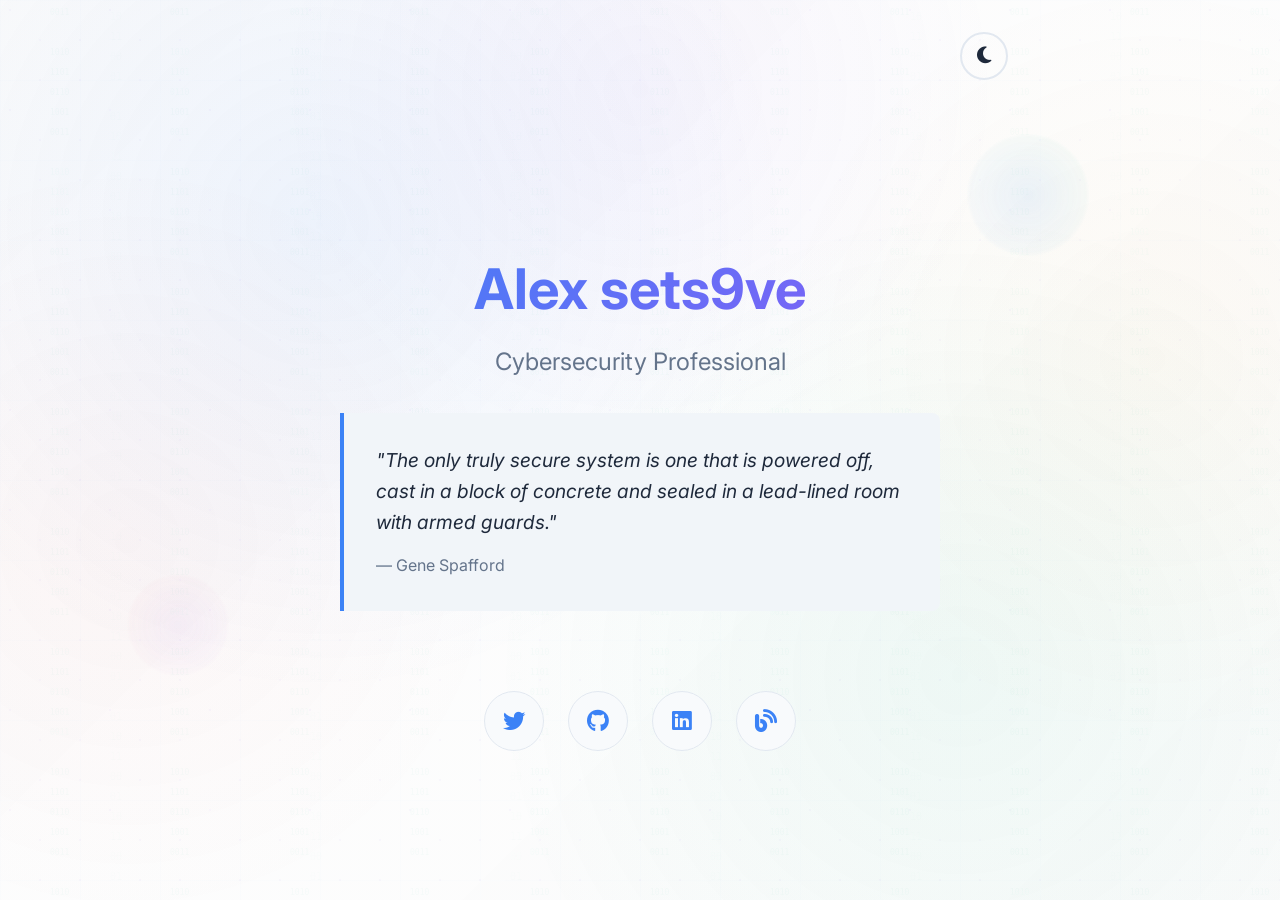
==== alex-website/index-merged.html @ ad76bc6a "Create personal website with cybersecurity-themed design and dark mode Co-authored-by: carolynsala58" ====
<!DOCTYPE html>
<html lang="en">
<head>
    <meta charset="UTF-8">
    <meta name="viewport" content="width=device-width, initial-scale=1.0">
    <title>Alex sets9ve - Cybersecurity Professional</title>
    <link rel="preconnect" href="https://fonts.googleapis.com">
    <link rel="preconnect" href="https://fonts.gstatic.com" crossorigin>
    <link href="https://fonts.googleapis.com/css2?family=Inter:wght@300;400;500;600;700&display=swap" rel="stylesheet">
    <link rel="stylesheet" href="https://cdnjs.cloudflare.com/ajax/libs/font-awesome/6.4.0/css/all.min.css">
    
    <style>
        :root {
            /* Light theme variables */
            --bg-primary: #ffffff;
            --bg-secondary: #f8fafc;
            --text-primary: #1e293b;
            --text-secondary: #64748b;
            --accent: #3b82f6;
            --border: #e2e8f0;
            --shadow: rgba(0, 0, 0, 0.1);
            --quote-bg: #f1f5f9;
            --social-hover: #f8fafc;
        }

        [data-theme="dark"] {
            /* Dark theme variables */
            --bg-primary: #0f172a;
            --bg-secondary: #1e293b;
            --text-primary: #f1f5f9;
            --text-secondary: #94a3b8;
            --accent: #60a5fa;
            --border: #334155;
            --shadow: rgba(0, 0, 0, 0.3);
            --quote-bg: #1e293b;
            --social-hover: #334155;
        }

        * {
            margin: 0;
            padding: 0;
            box-sizing: border-box;
        }

        body {
            font-family: 'Inter', -apple-system, BlinkMacSystemFont, 'Segoe UI', Roboto, sans-serif;
            background-color: var(--bg-primary);
            color: var(--text-primary);
            line-height: 1.6;
            transition: background-color 0.3s ease, color 0.3s ease;
            position: relative;
            overflow-x: hidden;
        }

        body::before {
            content: '';
            position: fixed;
            top: 0;
            left: 0;
            width: 100%;
            height: 100%;
            background: 
                /* Primary security gradient */
                radial-gradient(circle at 25% 25%, rgba(59, 130, 246, 0.08) 0%, transparent 40%),
                radial-gradient(circle at 75% 75%, rgba(16, 185, 129, 0.06) 0%, transparent 40%),
                radial-gradient(circle at 50% 10%, rgba(139, 92, 246, 0.05) 0%, transparent 35%),
                /* Secondary security accents */
                radial-gradient(circle at 10% 60%, rgba(239, 68, 68, 0.04) 0%, transparent 30%),
                radial-gradient(circle at 90% 40%, rgba(245, 158, 11, 0.04) 0%, transparent 30%),
                /* Base gradient - adapts to theme */
                linear-gradient(135deg, 
                    rgba(15, 23, 42, 0.02) 0%, 
                    rgba(30, 41, 59, 0.01) 50%, 
                    rgba(15, 23, 42, 0.02) 100%);
            z-index: -1;
            pointer-events: none;
        }

        /* Cybersecurity-themed background elements */
        body::after {
            content: '';
            position: fixed;
            top: 0;
            left: 0;
            width: 100%;
            height: 100%;
            background-image: 
                /* Security grid pattern */
                url("data:image/svg+xml,%3Csvg width='80' height='80' viewBox='0 0 80 80' xmlns='http://www.w3.org/2000/svg'%3E%3Cdefs%3E%3Cpattern id='grid' width='80' height='80' patternUnits='userSpaceOnUse'%3E%3Cpath d='M 80 0 L 0 0 0 80' fill='none' stroke='%233b82f6' stroke-width='0.5' opacity='0.1'/%3E%3C/pattern%3E%3C/defs%3E%3Crect width='100%25' height='100%25' fill='url(%23grid)'/%3E%3C/svg%3E"),
                /* Binary code pattern */
                url("data:image/svg+xml,%3Csvg width='120' height='120' viewBox='0 0 120 120' xmlns='http://www.w3.org/2000/svg'%3E%3Cdefs%3E%3Cpattern id='binary' width='120' height='120' patternUnits='userSpaceOnUse'%3E%3Ctext x='10' y='15' font-family='monospace' font-size='8' fill='%2310b981' opacity='0.08'%3E1010%3C/text%3E%3Ctext x='10' y='35' font-family='monospace' font-size='8' fill='%2310b981' opacity='0.08'%3E1101%3C/text%3E%3Ctext x='10' y='55' font-family='monospace' font-size='8' fill='%2310b981' opacity='0.08'%3E0110%3C/text%3E%3Ctext x='10' y='75' font-family='monospace' font-size='8' fill='%2310b981' opacity='0.08'%3E1001%3C/text%3E%3Ctext x='10' y='95' font-family='monospace' font-size='8' fill='%2310b981' opacity='0.08'%3E0011%3C/text%3E%3C/pattern%3E%3C/defs%3E%3Crect width='100%25' height='100%25' fill='url(%23binary)'/%3E%3C/svg%3E"),
                /* Circuit board pattern */
                url("data:image/svg+xml,%3Csvg width='100' height='100' viewBox='0 0 100 100' xmlns='http://www.w3.org/2000/svg'%3E%3Cdefs%3E%3Cpattern id='circuit' width='100' height='100' patternUnits='userSpaceOnUse'%3E%3Cpath d='M 20 20 L 80 20 M 20 80 L 80 80 M 20 20 L 20 80 M 80 20 L 80 80 M 50 20 L 50 80 M 20 50 L 80 50' stroke='%238b5cf6' stroke-width='0.3' opacity='0.06' fill='none'/%3E%3Ccircle cx='20' cy='20' r='1' fill='%238b5cf6' opacity='0.1'/%3E%3Ccircle cx='80' cy='20' r='1' fill='%238b5cf6' opacity='0.1'/%3E%3Ccircle cx='20' cy='80' r='1' fill='%238b5cf6' opacity='0.1'/%3E%3Ccircle cx='80' cy='80' r='1' fill='%238b5cf6' opacity='0.1'/%3E%3Ccircle cx='50' cy='50' r='1' fill='%238b5cf6' opacity='0.1'/%3E%3C/pattern%3E%3C/defs%3E%3Crect width='100%25' height='100%25' fill='url(%23circuit)'/%3E%3C/svg%3E"),
                /* Matrix-style data streams */
                url("data:image/svg+xml,%3Csvg width='200' height='200' viewBox='0 0 200 200' xmlns='http://www.w3.org/2000/svg'%3E%3Cdefs%3E%3Cpattern id='matrix' width='200' height='200' patternUnits='userSpaceOnUse'%3E%3Ctext x='10' y='20' font-family='monospace' font-size='10' fill='%2310b981' opacity='0.03'%3E01%3C/text%3E%3Ctext x='10' y='40' font-family='monospace' font-size='10' fill='%2310b981' opacity='0.03'%3E10%3C/text%3E%3Ctext x='10' y='60' font-family='monospace' font-size='10' fill='%2310b981' opacity='0.03'%3E11%3C/text%3E%3Ctext x='10' y='80' font-family='monospace' font-size='10' fill='%2310b981' opacity='0.03'%3E00%3C/text%3E%3Ctext x='10' y='100' font-family='monospace' font-size='10' fill='%2310b981' opacity='0.03'%3E01%3C/text%3E%3Ctext x='10' y='120' font-family='monospace' font-size='10' fill='%2310b981' opacity='0.03'%3E10%3C/text%3E%3Ctext x='10' y='140' font-family='monospace' font-size='10' fill='%2310b981' opacity='0.03'%3E11%3C/text%3E%3Ctext x='10' y='160' font-family='monospace' font-size='10' fill='%2310b981' opacity='0.03'%3E00%3C/text%3E%3Ctext x='10' y='180' font-family='monospace' font-size='10' fill='%2310b981' opacity='0.03'%3E01%3C/text%3E%3C/pattern%3E%3C/defs%3E%3Crect width='100%25' height='100%25' fill='url(%23matrix)'/%3E%3C/svg%3E");
            background-position: 0 0, 40px 40px, 60px 60px, 100px 100px;
            z-index: -2;
            pointer-events: none;
            opacity: 0.4;
            animation: matrixFlow 30s linear infinite;
        }

        /* Floating cybersecurity elements */
        .container {
            position: relative;
        }

        /* First floating element */
        .container::before {
            content: '';
            position: fixed;
            top: 15%;
            right: 15%;
            width: 120px;
            height: 120px;
            background: 
                radial-gradient(circle, rgba(59, 130, 246, 0.1) 0%, transparent 70%),
                linear-gradient(45deg, rgba(59, 130, 246, 0.05), rgba(16, 185, 129, 0.05));
            border-radius: 50%;
            opacity: 0.6;
            animation: securityPulse 8s ease-in-out infinite;
            z-index: -1;
            filter: blur(1px);
        }

        /* Second floating element */
        .container::after {
            content: '';
            position: fixed;
            bottom: 25%;
            left: 10%;
            width: 100px;
            height: 100px;
            background: 
                radial-gradient(circle, rgba(139, 92, 246, 0.08) 0%, transparent 70%),
                linear-gradient(-45deg, rgba(139, 92, 246, 0.04), rgba(239, 68, 68, 0.04));
            border-radius: 50%;
            opacity: 0.5;
            animation: securityPulse 10s ease-in-out infinite reverse;
            z-index: -1;
            filter: blur(1px);
        }

        @keyframes securityPulse {
            0%, 100% { 
                transform: translateY(0px) scale(1);
                opacity: 0.4;
            }
            50% { 
                transform: translateY(-15px) scale(1.1);
                opacity: 0.7;
            }
        }

        @keyframes matrixFlow {
            0% { transform: translateY(-100%); }
            100% { transform: translateY(100%); }
        }

        .container {
            min-height: 100vh;
            display: flex;
            flex-direction: column;
            max-width: 800px;
            margin: 0 auto;
            padding: 2rem;
        }

        header {
            display: flex;
            justify-content: flex-end;
            margin-bottom: 3rem;
        }

        #theme-toggle {
            background: none;
            border: 2px solid var(--border);
            border-radius: 50%;
            width: 48px;
            height: 48px;
            cursor: pointer;
            display: flex;
            align-items: center;
            justify-content: center;
            color: var(--text-primary);
            transition: all 0.3s ease;
            font-size: 1.2rem;
        }

        #theme-toggle:hover {
            background-color: var(--bg-secondary);
            border-color: var(--accent);
            transform: scale(1.05);
        }

        main {
            flex: 1;
            display: flex;
            flex-direction: column;
            justify-content: center;
            gap: 3rem;
        }

        .hero {
            text-align: center;
        }

        .name {
            font-size: 3.5rem;
            font-weight: 700;
            margin-bottom: 0.5rem;
            background: linear-gradient(135deg, var(--accent), #8b5cf6);
            -webkit-background-clip: text;
            -webkit-text-fill-color: transparent;
            background-clip: text;
        }

        .title {
            font-size: 1.5rem;
            color: var(--text-secondary);
            margin-bottom: 2rem;
            font-weight: 400;
        }

        .quote {
            background-color: var(--quote-bg);
            border-left: 4px solid var(--accent);
            padding: 2rem;
            margin: 2rem 0;
            border-radius: 0 8px 8px 0;
            text-align: left;
            max-width: 600px;
            margin-left: auto;
            margin-right: auto;
        }

        .quote p {
            font-size: 1.2rem;
            font-style: italic;
            margin-bottom: 1rem;
            color: var(--text-primary);
        }

        .quote cite {
            color: var(--text-secondary);
            font-size: 1rem;
            font-style: normal;
        }

        .social-links {
            display: flex;
            justify-content: center;
            gap: 1.5rem;
            flex-wrap: wrap;
        }

        .social-link {
            display: flex;
            align-items: center;
            justify-content: center;
            width: 60px;
            height: 60px;
            background-color: var(--bg-secondary);
            border: 1px solid var(--border);
            border-radius: 50%;
            text-decoration: none;
            color: var(--text-primary);
            transition: all 0.3s ease;
            position: relative;
            overflow: hidden;
        }

        .social-link:hover {
            background-color: var(--accent);
            border-color: var(--accent);
            transform: translateY(-3px) scale(1.1);
            box-shadow: 0 8px 25px var(--shadow);
        }

        .social-link:hover i {
            color: white;
            transform: scale(1.1);
        }

        .social-link i {
            font-size: 1.4rem;
            color: var(--accent);
            transition: all 0.3s ease;
        }

        /* Entrance animations */
        .hero, .social-links {
            opacity: 0;
            transform: translateY(20px);
            transition: opacity 0.6s ease, transform 0.6s ease;
        }

        /* Responsive design */
        @media (max-width: 768px) {
            .container {
                padding: 1rem;
            }
            
            .name {
                font-size: 2.5rem;
            }
            
            .title {
                font-size: 1.2rem;
            }
            
            .quote {
                padding: 1.5rem;
                margin: 1.5rem 0;
            }
            
            .quote p {
                font-size: 1.1rem;
            }
            
            .social-links {
                flex-direction: column;
                align-items: center;
            }
            
            .social-link {
                width: 60px;
                height: 60px;
            }
        }

        @media (max-width: 480px) {
            .name {
                font-size: 2rem;
            }
            
            .title {
                font-size: 1rem;
            }
            
            .quote {
                padding: 1rem;
            }
            
            .quote p {
                font-size: 1rem;
            }
        }
    </style>
</head>
<body>
    <div class="container">
        <header>
            <button id="theme-toggle" aria-label="Toggle theme">
                <i class="fas fa-moon"></i>
            </button>
        </header>
        
        <main>
            <div class="hero">
                <h1 class="name">Alex sets9ve</h1>
                <p class="title">Cybersecurity Professional</p>
                
                <blockquote class="quote">
                    <p>"The only truly secure system is one that is powered off, cast in a block of concrete and sealed in a lead-lined room with armed guards."</p>
                    <cite>— Gene Spafford</cite>
                </blockquote>
            </div>
            
            <div class="social-links">
                <a href="https://twitter.com/sets9ve" target="_blank" rel="noopener noreferrer" class="social-link">
                    <i class="fab fa-twitter"></i>
                </a>
                <a href="https://github.com/sets9ve" target="_blank" rel="noopener noreferrer" class="social-link">
                    <i class="fab fa-github"></i>
                </a>
                <a href="https://linkedin.com/in/sets9ve" target="_blank" rel="noopener noreferrer" class="social-link">
                    <i class="fab fa-linkedin"></i>
                </a>
                <a href="https://blog.sets9ve.com" target="_blank" rel="noopener noreferrer" class="social-link">
                    <i class="fas fa-blog"></i>
                </a>
            </div>
        </main>
    </div>
    
    <script>
        // Theme switching functionality
        document.addEventListener('DOMContentLoaded', function() {
            const themeToggle = document.getElementById('theme-toggle');
            const body = document.body;
            
            // Check for saved theme preference or default to light theme
            const savedTheme = localStorage.getItem('theme') || 'light';
            body.setAttribute('data-theme', savedTheme);
            updateThemeIcon(savedTheme);
            
            // Theme toggle event listener
            themeToggle.addEventListener('click', function() {
                const currentTheme = body.getAttribute('data-theme');
                const newTheme = currentTheme === 'dark' ? 'light' : 'dark';
                
                body.setAttribute('data-theme', newTheme);
                localStorage.setItem('theme', newTheme);
                updateThemeIcon(newTheme);
            });
            
            // Update theme icon based on current theme
            function updateThemeIcon(theme) {
                const icon = themeToggle.querySelector('i');
                if (theme === 'dark') {
                    icon.className = 'fas fa-sun';
                } else {
                    icon.className = 'fas fa-moon';
                }
            }
            
            // Add smooth entrance animation
            const hero = document.querySelector('.hero');
            const socialLinks = document.querySelector('.social-links');
            
            // Fade in animation
            setTimeout(() => {
                hero.style.opacity = '1';
                hero.style.transform = 'translateY(0)';
            }, 100);
            
            setTimeout(() => {
                socialLinks.style.opacity = '1';
                socialLinks.style.transform = 'translateY(0)';
            }, 300);
        });
    </script>
</body>
</html>
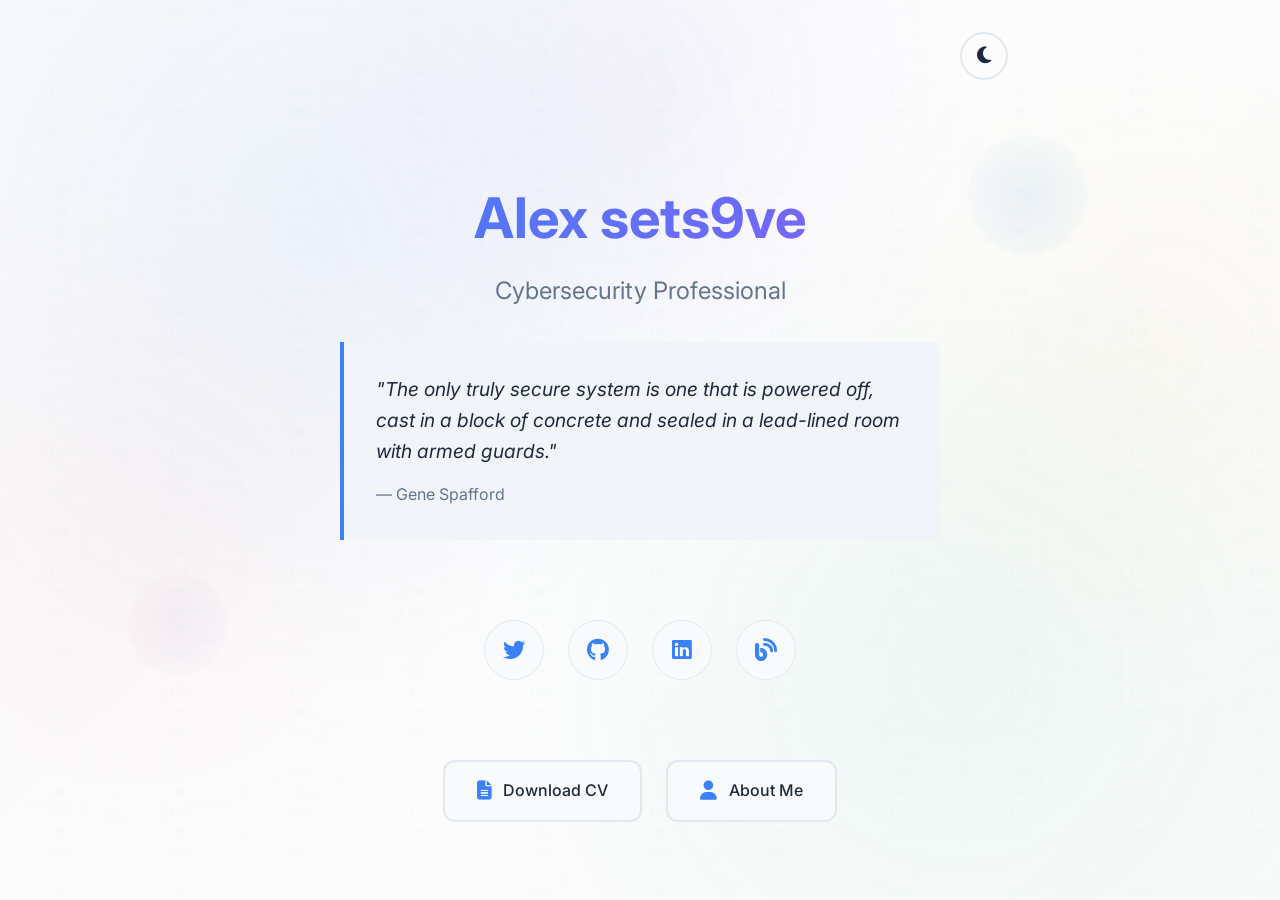
==== commit d30b1c95: "Add action buttons with CV and About Me links Co-authored-by: carolynsala585 <carolynsala585@gmail.c" ====
--- a/alex-website/index-merged.html
+++ b/alex-website/index-merged.html
@@ -288,8 +288,59 @@
             transition: all 0.3s ease;
         }
 
+        /* Action buttons */
+        .action-buttons {
+            display: flex;
+            justify-content: center;
+            gap: 1.5rem;
+            flex-wrap: wrap;
+            margin-top: 2rem;
+        }
+
+        .action-button {
+            display: flex;
+            align-items: center;
+            gap: 0.75rem;
+            padding: 1rem 2rem;
+            background-color: var(--bg-secondary);
+            border: 2px solid var(--border);
+            border-radius: 12px;
+            text-decoration: none;
+            color: var(--text-primary);
+            font-weight: 500;
+            transition: all 0.3s ease;
+            min-width: 160px;
+            justify-content: center;
+            position: relative;
+            overflow: hidden;
+        }
+
+        .action-button:hover {
+            background-color: var(--accent);
+            border-color: var(--accent);
+            transform: translateY(-3px);
+            box-shadow: 0 8px 25px var(--shadow);
+        }
+
+        .action-button:hover i,
+        .action-button:hover span {
+            color: white;
+        }
+
+        .action-button i {
+            font-size: 1.2rem;
+            color: var(--accent);
+            transition: all 0.3s ease;
+        }
+
+        .action-button span {
+            font-size: 1rem;
+            color: var(--text-primary);
+            transition: all 0.3s ease;
+        }
+
         /* Entrance animations */
-        .hero, .social-links {
+        .hero, .social-links, .action-buttons {
             opacity: 0;
             transform: translateY(20px);
             transition: opacity 0.6s ease, transform 0.6s ease;
@@ -327,6 +378,16 @@
                 width: 60px;
                 height: 60px;
             }
+            
+            .action-buttons {
+                flex-direction: column;
+                align-items: center;
+            }
+            
+            .action-button {
+                width: 100%;
+                max-width: 250px;
+            }
         }
 
         @media (max-width: 480px) {
@@ -344,6 +405,15 @@
             
             .quote p {
                 font-size: 1rem;
+            }
+            
+            .action-button {
+                padding: 0.875rem 1.5rem;
+                min-width: 140px;
+            }
+            
+            .action-button span {
+                font-size: 0.9rem;
             }
         }
     </style>
@@ -381,6 +451,17 @@
                     <i class="fas fa-blog"></i>
                 </a>
             </div>
+            
+            <div class="action-buttons">
+                <a href="cv.pdf" target="_blank" rel="noopener noreferrer" class="action-button">
+                    <i class="fas fa-file-alt"></i>
+                    <span>Download CV</span>
+                </a>
+                <a href="about.html" class="action-button">
+                    <i class="fas fa-user"></i>
+                    <span>About Me</span>
+                </a>
+            </div>
         </main>
     </div>
     
@@ -418,6 +499,7 @@
             // Add smooth entrance animation
             const hero = document.querySelector('.hero');
             const socialLinks = document.querySelector('.social-links');
+            const actionButtons = document.querySelector('.action-buttons');
             
             // Fade in animation
             setTimeout(() => {
@@ -429,6 +511,11 @@
                 socialLinks.style.opacity = '1';
                 socialLinks.style.transform = 'translateY(0)';
             }, 300);
+            
+            setTimeout(() => {
+                actionButtons.style.opacity = '1';
+                actionButtons.style.transform = 'translateY(0)';
+            }, 500);
         });
     </script>
 </body>
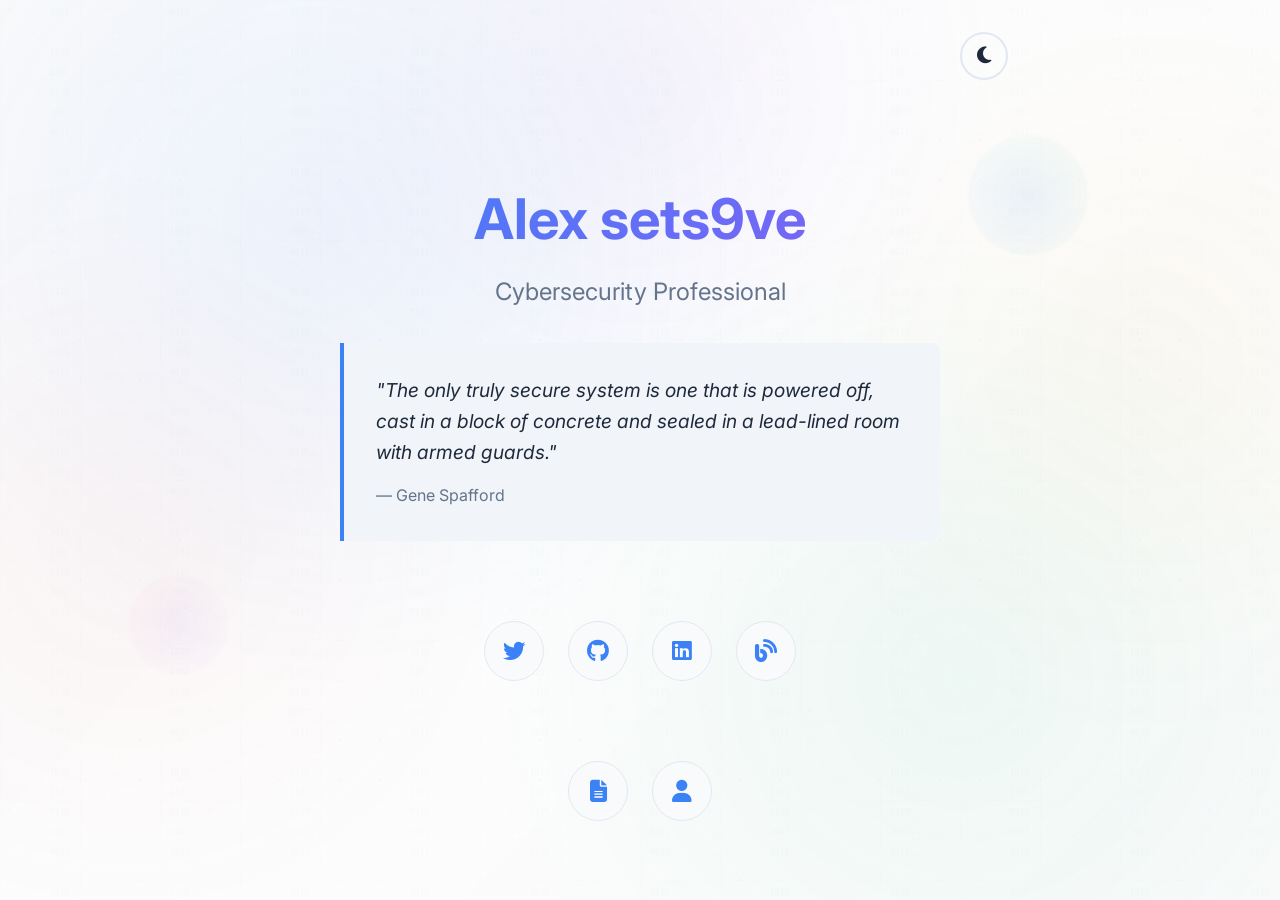
==== commit e626da60: "Refactor action buttons to circular design with icon-only layout Co-authored-by: carolynsala585 <car" ====
--- a/alex-website/index-merged.html
+++ b/alex-website/index-merged.html
@@ -300,17 +300,15 @@
         .action-button {
             display: flex;
             align-items: center;
-            gap: 0.75rem;
-            padding: 1rem 2rem;
+            justify-content: center;
+            width: 60px;
+            height: 60px;
             background-color: var(--bg-secondary);
-            border: 2px solid var(--border);
-            border-radius: 12px;
+            border: 1px solid var(--border);
+            border-radius: 50%;
             text-decoration: none;
             color: var(--text-primary);
-            font-weight: 500;
             transition: all 0.3s ease;
-            min-width: 160px;
-            justify-content: center;
             position: relative;
             overflow: hidden;
         }
@@ -318,24 +316,18 @@
         .action-button:hover {
             background-color: var(--accent);
             border-color: var(--accent);
-            transform: translateY(-3px);
+            transform: translateY(-3px) scale(1.1);
             box-shadow: 0 8px 25px var(--shadow);
         }
 
-        .action-button:hover i,
-        .action-button:hover span {
+        .action-button:hover i {
             color: white;
+            transform: scale(1.1);
         }
 
         .action-button i {
-            font-size: 1.2rem;
+            font-size: 1.4rem;
             color: var(--accent);
-            transition: all 0.3s ease;
-        }
-
-        .action-button span {
-            font-size: 1rem;
-            color: var(--text-primary);
             transition: all 0.3s ease;
         }
 
@@ -385,8 +377,8 @@
             }
             
             .action-button {
-                width: 100%;
-                max-width: 250px;
+                width: 60px;
+                height: 60px;
             }
         }
 
@@ -408,12 +400,8 @@
             }
             
             .action-button {
-                padding: 0.875rem 1.5rem;
-                min-width: 140px;
-            }
-            
-            .action-button span {
-                font-size: 0.9rem;
+                width: 60px;
+                height: 60px;
             }
         }
     </style>
@@ -455,11 +443,9 @@
             <div class="action-buttons">
                 <a href="cv.pdf" target="_blank" rel="noopener noreferrer" class="action-button">
                     <i class="fas fa-file-alt"></i>
-                    <span>Download CV</span>
                 </a>
                 <a href="about.html" class="action-button">
                     <i class="fas fa-user"></i>
-                    <span>About Me</span>
                 </a>
             </div>
         </main>
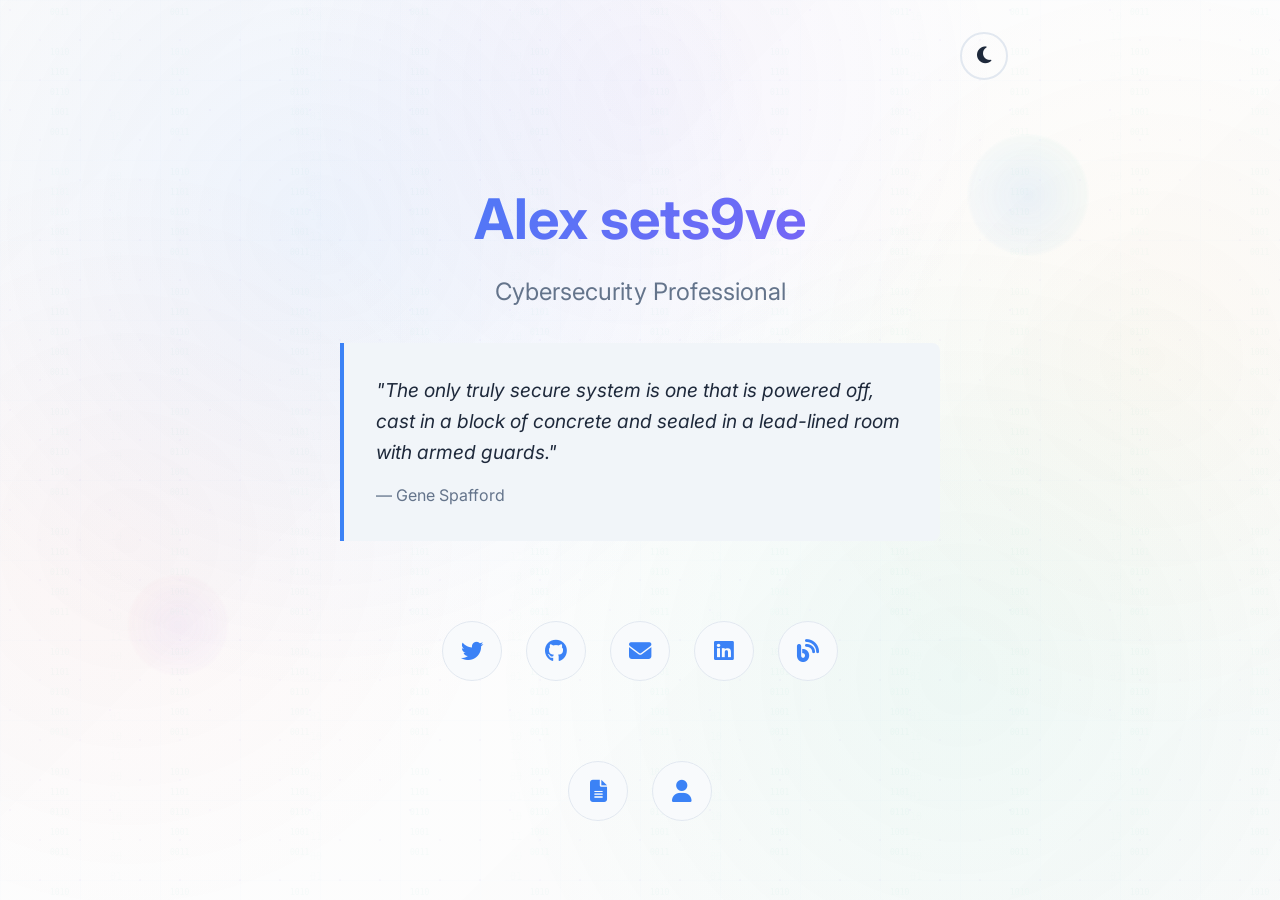
==== commit f9c432fa: "Add email link with hover tooltip and console reveal mechanism Co-authored-by: carolynsala585 <carol" ====
--- a/alex-website/index-merged.html
+++ b/alex-website/index-merged.html
@@ -251,7 +251,7 @@
             display: flex;
             justify-content: center;
             gap: 1.5rem;
-            flex-wrap: wrap;
+            flex-wrap: nowrap;
         }
 
         .social-link {
@@ -288,12 +288,48 @@
             transition: all 0.3s ease;
         }
 
+        /* Email link specific styling */
+        .email-link {
+            position: relative;
+            cursor: pointer;
+        }
+
+        .email-link:hover::after {
+            content: "Check console for email address";
+            position: absolute;
+            bottom: 100%;
+            left: 50%;
+            transform: translateX(-50%);
+            background-color: var(--bg-secondary);
+            color: var(--text-primary);
+            padding: 0.5rem 1rem;
+            border-radius: 6px;
+            font-size: 0.875rem;
+            white-space: nowrap;
+            border: 1px solid var(--border);
+            box-shadow: 0 4px 12px var(--shadow);
+            z-index: 1000;
+            margin-bottom: 0.5rem;
+        }
+
+        .email-link:hover::before {
+            content: "";
+            position: absolute;
+            bottom: 100%;
+            left: 50%;
+            transform: translateX(-50%);
+            border: 5px solid transparent;
+            border-top-color: var(--bg-secondary);
+            margin-bottom: -0.5rem;
+            z-index: 1000;
+        }
+
         /* Action buttons */
         .action-buttons {
             display: flex;
             justify-content: center;
             gap: 1.5rem;
-            flex-wrap: wrap;
+            flex-wrap: nowrap;
             margin-top: 2rem;
         }
 
@@ -362,8 +398,9 @@
             }
             
             .social-links {
-                flex-direction: column;
+                flex-direction: row;
                 align-items: center;
+                gap: 1rem;
             }
             
             .social-link {
@@ -372,8 +409,9 @@
             }
             
             .action-buttons {
-                flex-direction: column;
+                flex-direction: row;
                 align-items: center;
+                gap: 1rem;
             }
             
             .action-button {
@@ -399,9 +437,23 @@
                 font-size: 1rem;
             }
             
+            .social-links {
+                gap: 0.75rem;
+            }
+            
+            .action-buttons {
+                gap: 0.75rem;
+            }
+            
+            .social-link,
             .action-button {
-                width: 60px;
-                height: 60px;
+                width: 50px;
+                height: 50px;
+            }
+            
+            .social-link i,
+            .action-button i {
+                font-size: 1.2rem;
             }
         }
     </style>
@@ -432,6 +484,9 @@
                 <a href="https://github.com/sets9ve" target="_blank" rel="noopener noreferrer" class="social-link">
                     <i class="fab fa-github"></i>
                 </a>
+                <a href="#" class="social-link email-link" id="email-link" title="Hover to see tooltip, click to reveal email in console">
+                    <i class="fas fa-envelope"></i>
+                </a>
                 <a href="https://linkedin.com/in/sets9ve" target="_blank" rel="noopener noreferrer" class="social-link">
                     <i class="fab fa-linkedin"></i>
                 </a>
@@ -502,6 +557,34 @@
                 actionButtons.style.opacity = '1';
                 actionButtons.style.transform = 'translateY(0)';
             }, 500);
+
+            // Email functionality
+            const emailLink = document.getElementById('email-link');
+            const hexEmail = '616263406162632e636f6d'; // abc@abc.com in hex
+            
+            emailLink.addEventListener('click', function(e) {
+                e.preventDefault();
+                
+                // Decrypt hex to string
+                const email = hexToString(hexEmail);
+                
+                // Show alert
+                alert('Email address logged to console. Open Developer Tools (F12) and check the console to see the email address.');
+                
+                // Log to console
+                console.log('%c📧 Email Address:', 'color: #3b82f6; font-weight: bold; font-size: 14px;');
+                console.log('%c' + email, 'color: #10b981; font-size: 16px; font-weight: bold;');
+                console.log('%c💡 Tip: You can copy this email address', 'color: #f59e0b; font-size: 12px;');
+            });
+
+            // Function to convert hex to string
+            function hexToString(hex) {
+                let str = '';
+                for (let i = 0; i < hex.length; i += 2) {
+                    str += String.fromCharCode(parseInt(hex.substr(i, 2), 16));
+                }
+                return str;
+            }
         });
     </script>
 </body>
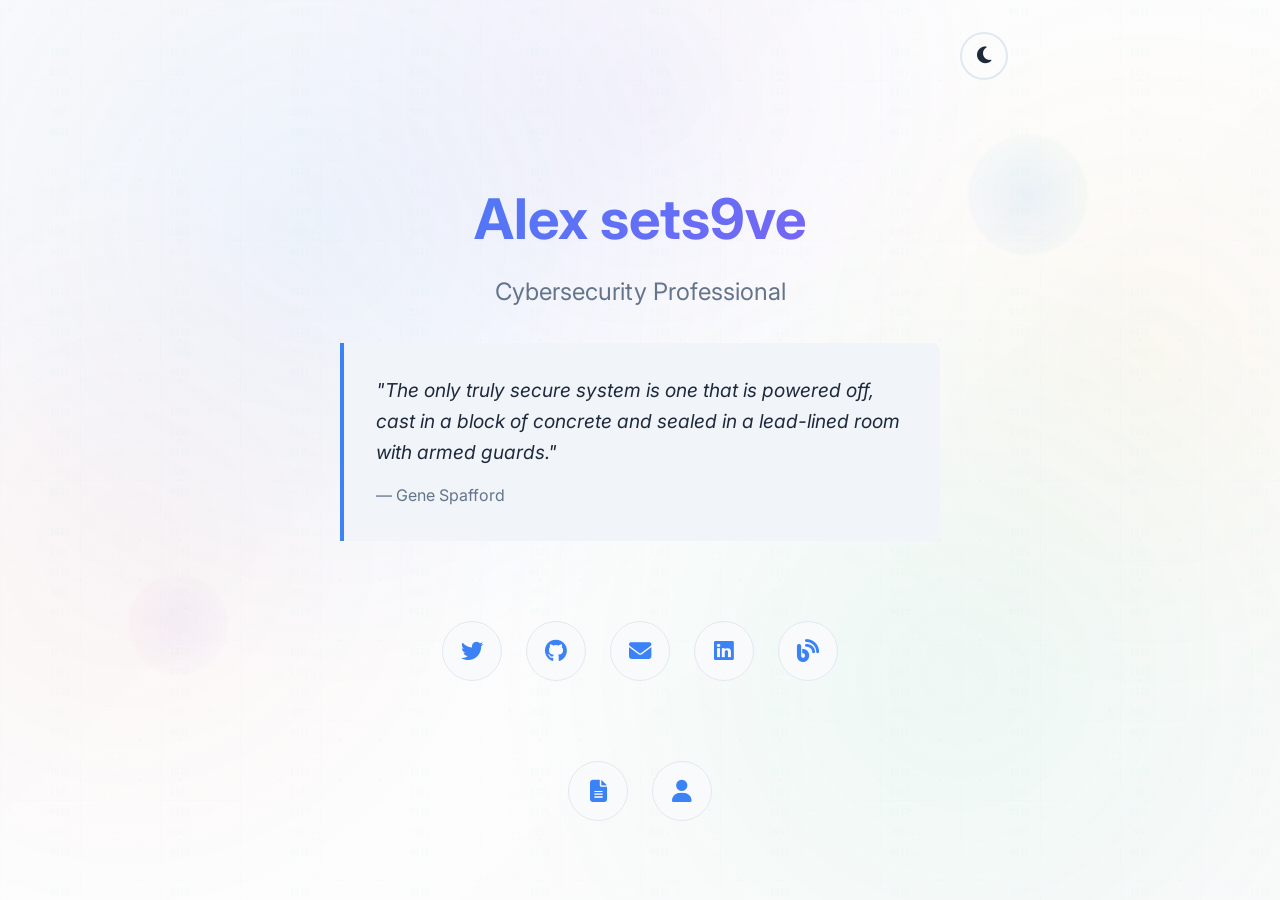
==== commit 36043e9a: "Add custom notification modal for email reveal with styling and interactions Co-authored-by: carolyn" ====
--- a/alex-website/index-merged.html
+++ b/alex-website/index-merged.html
@@ -324,6 +324,108 @@
             z-index: 1000;
         }
 
+        /* Custom notification modal */
+        .notification-modal {
+            position: fixed;
+            top: 50%;
+            left: 50%;
+            transform: translate(-50%, -50%);
+            background-color: var(--bg-primary);
+            border: 2px solid var(--border);
+            border-radius: 12px;
+            padding: 2rem;
+            box-shadow: 0 20px 40px var(--shadow);
+            z-index: 10000;
+            max-width: 400px;
+            width: 90%;
+            text-align: center;
+            opacity: 0;
+            visibility: hidden;
+            transition: all 0.3s ease;
+        }
+
+        .notification-modal.show {
+            opacity: 1;
+            visibility: visible;
+        }
+
+        .notification-modal h3 {
+            color: var(--text-primary);
+            margin-bottom: 1rem;
+            font-size: 1.25rem;
+            font-weight: 600;
+        }
+
+        .notification-modal p {
+            color: var(--text-secondary);
+            margin-bottom: 1.5rem;
+            line-height: 1.6;
+        }
+
+        .notification-modal .icon {
+            font-size: 3rem;
+            color: var(--accent);
+            margin-bottom: 1rem;
+        }
+
+        .notification-modal .steps {
+            background-color: var(--bg-secondary);
+            border-radius: 8px;
+            padding: 1rem;
+            margin-bottom: 1.5rem;
+            text-align: left;
+        }
+
+        .notification-modal .steps ol {
+            color: var(--text-primary);
+            margin: 0;
+            padding-left: 1.5rem;
+        }
+
+        .notification-modal .steps li {
+            margin-bottom: 0.5rem;
+            font-size: 0.9rem;
+        }
+
+        .notification-modal .steps li:last-child {
+            margin-bottom: 0;
+        }
+
+        .notification-modal .close-btn {
+            background-color: var(--accent);
+            color: white;
+            border: none;
+            padding: 0.75rem 1.5rem;
+            border-radius: 6px;
+            cursor: pointer;
+            font-weight: 500;
+            transition: all 0.3s ease;
+        }
+
+        .notification-modal .close-btn:hover {
+            background-color: var(--accent);
+            transform: translateY(-1px);
+            box-shadow: 0 4px 12px var(--shadow);
+        }
+
+        .modal-overlay {
+            position: fixed;
+            top: 0;
+            left: 0;
+            width: 100%;
+            height: 100%;
+            background-color: rgba(0, 0, 0, 0.5);
+            z-index: 9999;
+            opacity: 0;
+            visibility: hidden;
+            transition: all 0.3s ease;
+        }
+
+        .modal-overlay.show {
+            opacity: 1;
+            visibility: visible;
+        }
+
         /* Action buttons */
         .action-buttons {
             display: flex;
@@ -506,6 +608,23 @@
         </main>
     </div>
     
+    <!-- Notification Modal -->
+    <div class="modal-overlay" id="modal-overlay"></div>
+    <div class="notification-modal" id="notification-modal">
+        <div class="icon">🔍</div>
+        <h3>Email Address Available</h3>
+        <p>Your email address has been logged to the browser console. Follow these steps to view it:</p>
+        <div class="steps">
+            <ol>
+                <li>Press <strong>F12</strong> or right-click and select "Inspect"</li>
+                <li>Click on the <strong>"Console"</strong> tab</li>
+                <li>Look for the email address in the console output</li>
+                <li>You can copy the email address from there</li>
+            </ol>
+        </div>
+        <button class="close-btn" id="close-modal">Got it!</button>
+    </div>
+    
     <script>
         // Theme switching functionality
         document.addEventListener('DOMContentLoaded', function() {
@@ -560,6 +679,9 @@
 
             // Email functionality
             const emailLink = document.getElementById('email-link');
+            const modal = document.getElementById('notification-modal');
+            const modalOverlay = document.getElementById('modal-overlay');
+            const closeBtn = document.getElementById('close-modal');
             const hexEmail = '616263406162632e636f6d'; // abc@abc.com in hex
             
             emailLink.addEventListener('click', function(e) {
@@ -568,13 +690,30 @@
                 // Decrypt hex to string
                 const email = hexToString(hexEmail);
                 
-                // Show alert
-                alert('Email address logged to console. Open Developer Tools (F12) and check the console to see the email address.');
+                // Show modal
+                modal.classList.add('show');
+                modalOverlay.classList.add('show');
                 
                 // Log to console
                 console.log('%c📧 Email Address:', 'color: #3b82f6; font-weight: bold; font-size: 14px;');
                 console.log('%c' + email, 'color: #10b981; font-size: 16px; font-weight: bold;');
                 console.log('%c💡 Tip: You can copy this email address', 'color: #f59e0b; font-size: 12px;');
+            });
+
+            // Close modal functionality
+            function closeModal() {
+                modal.classList.remove('show');
+                modalOverlay.classList.remove('show');
+            }
+
+            closeBtn.addEventListener('click', closeModal);
+            modalOverlay.addEventListener('click', closeModal);
+
+            // Close modal with Escape key
+            document.addEventListener('keydown', function(e) {
+                if (e.key === 'Escape' && modal.classList.contains('show')) {
+                    closeModal();
+                }
             });
 
             // Function to convert hex to string
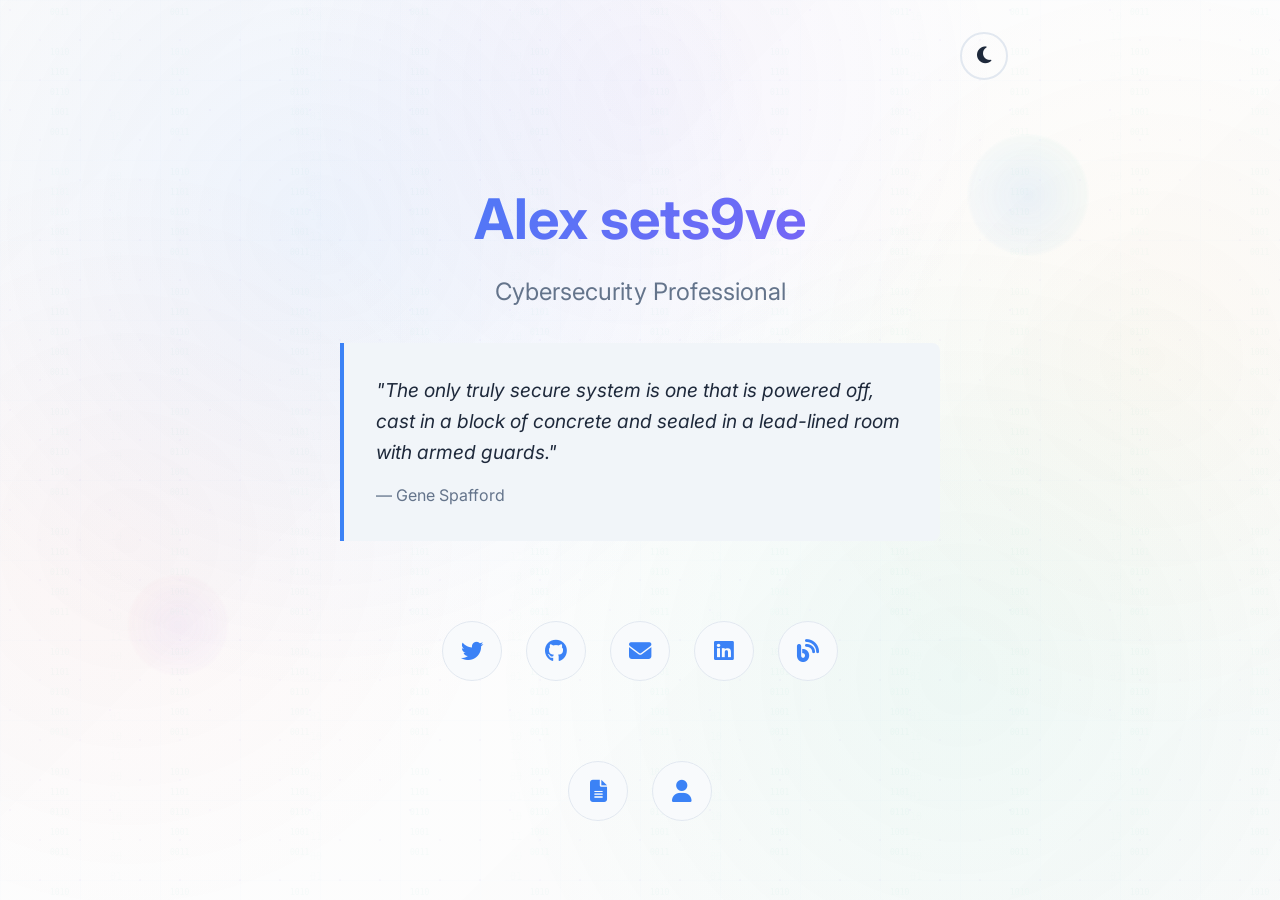
==== commit ebb91b50: "Add null checks to prevent errors in hero section animations and modal Co-authored-by: carolynsala58" ====
--- a/alex-website/index-merged.html
+++ b/alex-website/index-merged.html
@@ -661,21 +661,27 @@
             const socialLinks = document.querySelector('.social-links');
             const actionButtons = document.querySelector('.action-buttons');
             
-            // Fade in animation
-            setTimeout(() => {
-                hero.style.opacity = '1';
-                hero.style.transform = 'translateY(0)';
-            }, 100);
-            
-            setTimeout(() => {
-                socialLinks.style.opacity = '1';
-                socialLinks.style.transform = 'translateY(0)';
-            }, 300);
-            
-            setTimeout(() => {
-                actionButtons.style.opacity = '1';
-                actionButtons.style.transform = 'translateY(0)';
-            }, 500);
+            // Fade in animation with error checking
+            if (hero) {
+                setTimeout(() => {
+                    hero.style.opacity = '1';
+                    hero.style.transform = 'translateY(0)';
+                }, 100);
+            }
+            
+            if (socialLinks) {
+                setTimeout(() => {
+                    socialLinks.style.opacity = '1';
+                    socialLinks.style.transform = 'translateY(0)';
+                }, 300);
+            }
+            
+            if (actionButtons) {
+                setTimeout(() => {
+                    actionButtons.style.opacity = '1';
+                    actionButtons.style.transform = 'translateY(0)';
+                }, 500);
+            }
 
             // Email functionality
             const emailLink = document.getElementById('email-link');
@@ -684,37 +690,39 @@
             const closeBtn = document.getElementById('close-modal');
             const hexEmail = '616263406162632e636f6d'; // abc@abc.com in hex
             
-            emailLink.addEventListener('click', function(e) {
-                e.preventDefault();
-                
-                // Decrypt hex to string
-                const email = hexToString(hexEmail);
-                
-                // Show modal
-                modal.classList.add('show');
-                modalOverlay.classList.add('show');
-                
-                // Log to console
-                console.log('%c📧 Email Address:', 'color: #3b82f6; font-weight: bold; font-size: 14px;');
-                console.log('%c' + email, 'color: #10b981; font-size: 16px; font-weight: bold;');
-                console.log('%c💡 Tip: You can copy this email address', 'color: #f59e0b; font-size: 12px;');
-            });
-
-            // Close modal functionality
-            function closeModal() {
-                modal.classList.remove('show');
-                modalOverlay.classList.remove('show');
-            }
-
-            closeBtn.addEventListener('click', closeModal);
-            modalOverlay.addEventListener('click', closeModal);
-
-            // Close modal with Escape key
-            document.addEventListener('keydown', function(e) {
-                if (e.key === 'Escape' && modal.classList.contains('show')) {
-                    closeModal();
+            if (emailLink && modal && modalOverlay && closeBtn) {
+                emailLink.addEventListener('click', function(e) {
+                    e.preventDefault();
+                    
+                    // Decrypt hex to string
+                    const email = hexToString(hexEmail);
+                    
+                    // Show modal
+                    modal.classList.add('show');
+                    modalOverlay.classList.add('show');
+                    
+                    // Log to console
+                    console.log('%c📧 Email Address:', 'color: #3b82f6; font-weight: bold; font-size: 14px;');
+                    console.log('%c' + email, 'color: #10b981; font-size: 16px; font-weight: bold;');
+                    console.log('%c💡 Tip: You can copy this email address', 'color: #f59e0b; font-size: 12px;');
+                });
+
+                // Close modal functionality
+                function closeModal() {
+                    modal.classList.remove('show');
+                    modalOverlay.classList.remove('show');
                 }
-            });
+
+                closeBtn.addEventListener('click', closeModal);
+                modalOverlay.addEventListener('click', closeModal);
+
+                // Close modal with Escape key
+                document.addEventListener('keydown', function(e) {
+                    if (e.key === 'Escape' && modal.classList.contains('show')) {
+                        closeModal();
+                    }
+                });
+            }
 
             // Function to convert hex to string
             function hexToString(hex) {
